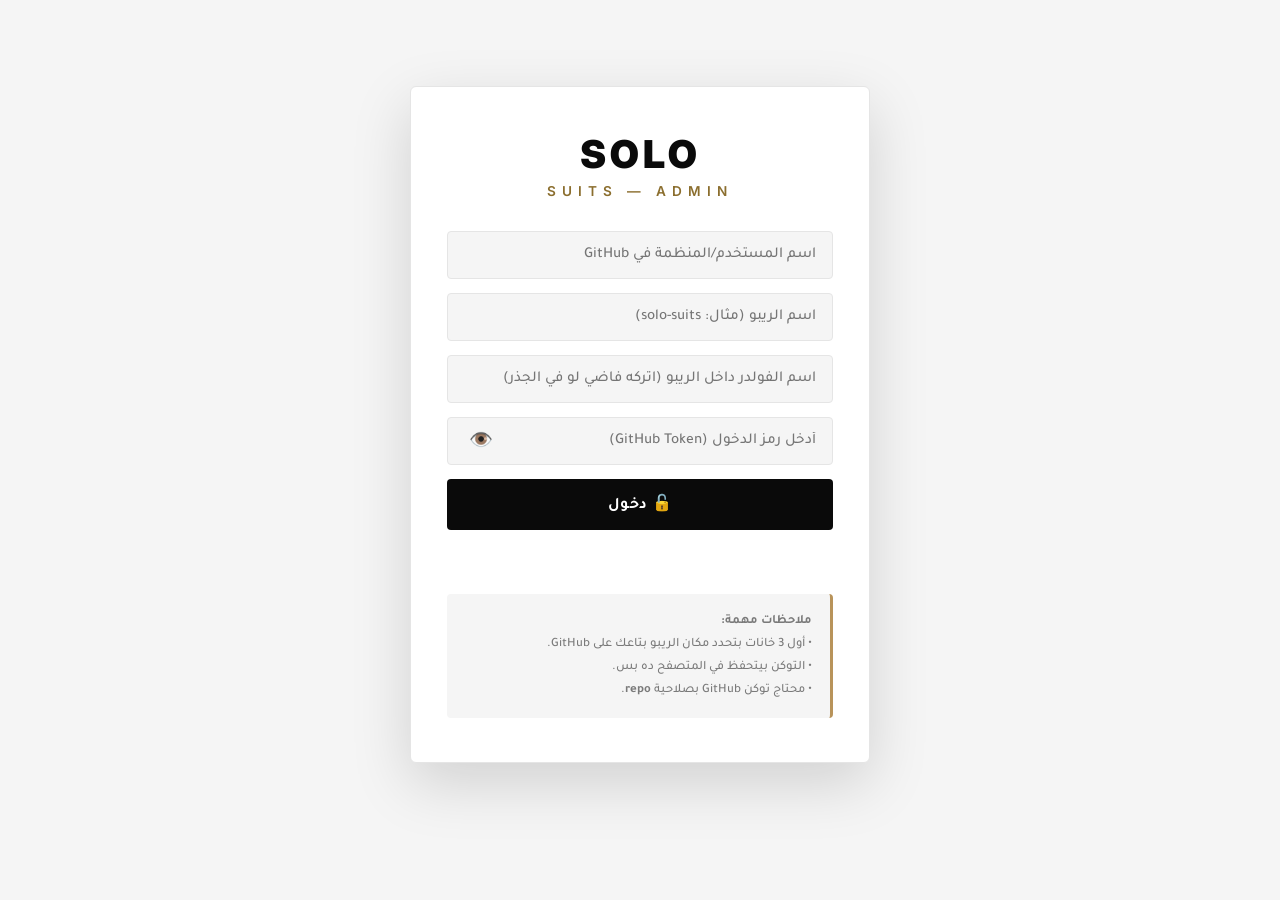
==== admin.html @ 6ab66497 "Add files via upload" ====
<!DOCTYPE html>
<html lang="ar" dir="rtl">
<head>
    <meta charset="UTF-8">
    <meta name="viewport" content="width=device-width, initial-scale=1.0">
    <meta name="robots" content="noindex, nofollow">
    <title>لوحة تحكم SOLO SUITS</title>

    <link rel="icon" type="image/jpeg" href="assets/images/icon-192.jpg">

    <link rel="preconnect" href="https://fonts.googleapis.com">
    <link rel="preconnect" href="https://fonts.gstatic.com" crossorigin>
    <link href="https://fonts.googleapis.com/css2?family=Cairo:wght@500;700;900&family=Tajawal:wght@400;500;700;900&family=Inter:wght@400;500;600;700;800&display=swap" rel="stylesheet">

    <style>
        :root {
            --black: #0A0A0A;
            --black-soft: #1A1A1A;
            --black-light: #2A2A2A;
            --gray-soft: #F5F5F5;
            --gray-light: #EDEDED;
            --gray-mid: #B8B8B8;
            --gray-dark: #7A7A7A;
            --white: #FFFFFF;
            --gold: #B8935A;
            --gold-light: #D4B074;
            --gold-dark: #8B6E2E;
            --text: #0A0A0A;
            --text-soft: #3A3A3A;
            --text-muted: #7A7A7A;
            --panel: #FFFFFF;
            --border: #E5E5E5;
            --danger: #C0392B;
            --success: #27AE60;
            --shadow: rgba(0, 0, 0, 0.08);
            --shadow-strong: rgba(0, 0, 0, 0.15);
        }

        * { box-sizing: border-box; margin: 0; padding: 0; }

        body {
            font-family: 'Tajawal', 'Cairo', sans-serif;
            background: var(--gray-soft);
            min-height: 100vh;
            color: var(--text);
            padding: 14px;
            font-size: 16px;
            font-weight: 500;
        }

        /* ============ Login ============ */
        .login-wrap {
            max-width: 460px;
            margin: 8vh auto;
            background: var(--panel);
            border: 1px solid var(--border);
            border-radius: 6px;
            padding: 44px 36px;
            text-align: center;
            box-shadow: 0 20px 60px var(--shadow-strong);
        }

        .login-wrap h1 {
            font-family: 'Inter', 'Cairo', sans-serif;
            font-size: 2.4rem;
            font-weight: 900;
            color: var(--black);
            margin-bottom: 6px;
            letter-spacing: 4px;
        }

        .login-wrap .subtitle {
            font-family: 'Inter', 'Cairo', sans-serif;
            color: var(--gold-dark);
            font-size: 0.85rem;
            margin-bottom: 32px;
            font-weight: 600;
            letter-spacing: 6px;
            text-transform: uppercase;
        }

        .pw-wrap { position: relative; margin-bottom: 14px; }

        .login-wrap input {
            width: 100%;
            padding: 16px 18px 16px 56px;
            border: 1px solid var(--border);
            border-radius: 4px;
            font-family: inherit;
            font-size: 0.95rem;
            background: var(--gray-soft);
            color: var(--text);
            font-weight: 500;
            transition: all 0.2s;
        }

        .login-wrap input:focus {
            outline: none;
            border-color: var(--black);
            background: var(--white);
        }

        .toggle-pw {
            position: absolute;
            left: 14px;
            top: 50%;
            transform: translateY(-50%);
            background: transparent;
            border: none;
            font-size: 1.2rem;
            cursor: pointer;
            padding: 8px;
            border-radius: 50%;
        }

        .toggle-pw:hover { background: var(--gray-soft); }

        #loginErr {
            color: var(--danger);
            font-size: 0.88rem;
            margin-top: 16px;
            min-height: 22px;
            font-weight: 600;
        }

        .login-hint {
            color: var(--text-muted);
            font-size: 0.8rem;
            margin-top: 26px;
            line-height: 1.8;
            text-align: right;
            padding: 16px 18px;
            background: var(--gray-soft);
            border-radius: 4px;
            border-right: 3px solid var(--gold);
        }

        /* ============ Buttons ============ */
        button {
            font-family: inherit;
            cursor: pointer;
            border: none;
            border-radius: 4px;
            padding: 14px 24px;
            font-weight: 700;
            font-size: 0.95rem;
            transition: all 0.2s;
            letter-spacing: 0.3px;
        }

        button:active { transform: scale(0.97); }
        button:disabled { opacity: 0.5; cursor: not-allowed; transform: none !important; }

        .btn-primary {
            background: var(--black);
            color: var(--white);
            font-size: 1rem;
        }

        .btn-primary:hover:not(:disabled) {
            background: var(--black-soft);
            transform: translateY(-1px);
            box-shadow: 0 8px 24px rgba(0, 0, 0, 0.15);
        }

        .btn-secondary {
            background: var(--white);
            color: var(--black);
            border: 1px solid var(--border);
        }

        .btn-secondary:hover { background: var(--gray-soft); border-color: var(--black); }

        .btn-danger {
            background: transparent;
            color: var(--danger);
            border: 1px solid var(--danger);
            padding: 8px 14px;
            font-size: 0.82rem;
        }

        .btn-danger:hover { background: var(--danger); color: var(--white); }

        .btn-add {
            background: transparent;
            color: var(--black);
            border: 1px dashed var(--gray-mid);
            width: 100%;
            padding: 18px;
            font-size: 0.95rem;
            margin-top: 14px;
            border-radius: 4px;
            font-weight: 600;
            letter-spacing: 0.5px;
        }

        .btn-add:hover { background: var(--gray-soft); border-color: var(--black); border-style: solid; }

        /* ============ Main ============ */
        #dashboard {
            max-width: 1000px;
            margin: 0 auto;
            display: none;
        }

        #dashboard.active { display: block; }

        /* ============ Header ============ */
        .admin-header {
            background: var(--panel);
            border: 1px solid var(--border);
            border-radius: 6px;
            padding: 22px 28px;
            margin-bottom: 22px;
            display: flex;
            flex-wrap: wrap;
            align-items: center;
            justify-content: space-between;
            gap: 16px;
            position: sticky;
            top: 14px;
            z-index: 50;
            box-shadow: 0 8px 30px var(--shadow);
        }

        .admin-header h1 {
            font-family: 'Inter', 'Cairo', sans-serif;
            font-size: 1.5rem;
            font-weight: 900;
            color: var(--black);
            letter-spacing: 4px;
            margin: 0;
        }

        .admin-header h1 span {
            color: var(--gold-dark);
            font-weight: 600;
        }

        .admin-actions { display: flex; gap: 10px; flex-wrap: wrap; }

        /* ============ Cards ============ */
        .card {
            background: var(--panel);
            border: 1px solid var(--border);
            border-radius: 6px;
            padding: 26px;
            margin-bottom: 20px;
        }

        .card-title {
            font-family: 'Cairo', sans-serif;
            font-size: 1.15rem;
            font-weight: 800;
            color: var(--black);
            display: flex;
            align-items: center;
            justify-content: space-between;
            gap: 10px;
            margin-bottom: 20px;
            padding-bottom: 16px;
            border-bottom: 1px solid var(--border);
        }

        .card-title .title-info {
            display: flex;
            align-items: center;
            gap: 10px;
            flex: 1;
            cursor: pointer;
        }

        .card-title .zone-icon { font-size: 1.5rem; }

        .card-title .toggle-chev {
            font-size: 1rem;
            transition: transform 0.2s;
            color: var(--text-muted);
        }

        .card-title .toggle-chev.open { transform: rotate(180deg); }

        .type-badge {
            font-size: 0.75rem;
            background: var(--gray-soft);
            color: var(--text-muted);
            border: 1px solid var(--border);
            border-radius: 999px;
            padding: 4px 12px;
            font-weight: 600;
        }

        .zone-body { display: none; }
        .zone-body.open { display: block; }

        /* ============ Form Fields ============ */
        label {
            display: block;
            font-size: 0.88rem;
            color: var(--text-soft);
            margin-bottom: 8px;
            margin-top: 16px;
            font-weight: 700;
        }

        input[type=text],
        input[type=number],
        input[type=password],
        textarea {
            width: 100%;
            background: var(--gray-soft);
            border: 1px solid var(--border);
            color: var(--text);
            border-radius: 4px;
            padding: 14px 16px;
            font-family: inherit;
            font-size: 0.95rem;
            font-weight: 500;
            transition: all 0.2s;
        }

        input:focus, textarea:focus {
            outline: none;
            border-color: var(--black);
            background: var(--white);
        }

        textarea { resize: vertical; min-height: 80px; line-height: 1.7; }

        /* ============ Product Box ============ */
        .item-box {
            background: var(--gray-soft);
            border: 1px solid var(--border);
            border-radius: 6px;
            padding: 22px;
            margin-top: 16px;
            position: relative;
        }

        .item-box .item-num {
            position: absolute;
            top: 16px;
            left: 16px;
            background: var(--black);
            color: var(--white);
            font-size: 0.8rem;
            font-weight: 700;
            padding: 4px 14px;
            border-radius: 999px;
        }

        .item-actions {
            display: flex;
            gap: 8px;
            position: absolute;
            top: 16px;
            right: 16px;
        }

        /* ============ Images Grid ============ */
        .images-grid {
            display: grid;
            grid-template-columns: repeat(auto-fill, minmax(140px, 1fr));
            gap: 14px;
            margin-top: 12px;
        }

        .img-cell { display: flex; flex-direction: column; gap: 6px; }

        .img-thumb {
            position: relative;
            aspect-ratio: 1 / 1;
            border: 1px solid var(--border);
            border-radius: 4px;
            overflow: hidden;
            background: var(--gray-light);
            transition: border-color 0.2s;
        }

        .img-thumb:hover { border-color: var(--black); }

        .img-thumb img {
            width: 100%;
            height: 100%;
            object-fit: cover;
            display: block;
        }

        .img-thumb .img-del {
            position: absolute;
            top: 6px;
            right: 6px;
            background: var(--danger);
            color: var(--white);
            border: none;
            width: 28px;
            height: 28px;
            border-radius: 50%;
            font-size: 0.85rem;
            font-weight: 700;
            display: flex;
            align-items: center;
            justify-content: center;
            cursor: pointer;
        }

        .img-add-btn {
            display: flex;
            flex-direction: column;
            align-items: center;
            justify-content: center;
            gap: 8px;
            aspect-ratio: 1 / 1;
            border: 1px dashed var(--gray-mid);
            border-radius: 4px;
            background: var(--white);
            color: var(--black);
            font-size: 1.8rem;
            cursor: pointer;
            font-weight: 600;
            transition: all 0.2s;
        }

        .img-add-btn:hover {
            background: var(--gray-soft);
            border-color: var(--black);
            border-style: solid;
        }

        .img-add-btn small { font-size: 0.8rem; font-weight: 600; }

        input[type="file"] { display: none; }

        /* ============ Colors Editor ============ */
        .colors-editor {
            background: var(--white);
            border: 1px dashed var(--gray-mid);
            border-radius: 6px;
            padding: 20px;
            margin: 18px 0 12px;
        }

        .colors-editor > label {
            margin-top: 0;
            display: flex;
            align-items: center;
            gap: 8px;
            color: var(--black);
            font-size: 0.95rem;
        }

        .colors-hint {
            color: var(--text-muted);
            font-size: 0.8rem;
            font-weight: 500;
            margin-top: 8px;
            line-height: 1.7;
        }

        .color-chips-wrap {
            display: flex;
            flex-wrap: wrap;
            gap: 8px;
            margin-top: 14px;
        }

        .color-chip-btn {
            display: inline-flex;
            align-items: center;
            gap: 8px;
            padding: 8px 16px;
            border: 1px solid var(--border);
            border-radius: 999px;
            background: var(--white);
            color: var(--text);
            font: inherit;
            font-size: 0.82rem;
            font-weight: 600;
            cursor: pointer;
            transition: all 0.15s;
        }

        .color-chip-btn:hover { border-color: var(--black); }

        .color-chip-btn.on {
            background: var(--black);
            color: var(--white);
            border-color: var(--black);
        }

        .color-chip-btn.off {
            opacity: 0.4;
            text-decoration: line-through;
        }

        .color-chip-dot {
            width: 14px;
            height: 14px;
            border-radius: 50%;
            border: 1px solid rgba(0, 0, 0, 0.15);
            display: inline-block;
        }

        /* ============ Offers ============ */
        .offers-grid {
            display: grid;
            grid-template-columns: repeat(auto-fill, minmax(240px, 1fr));
            gap: 16px;
            margin-top: 12px;
        }

        .offer-card {
            background: var(--gray-soft);
            border: 1px solid var(--border);
            border-radius: 6px;
            padding: 14px;
            position: relative;
            display: flex;
            flex-direction: column;
            gap: 10px;
            transition: border-color 0.2s;
        }

        .offer-card:hover { border-color: var(--black); }

        .offer-card .offer-num {
            position: absolute;
            top: 10px;
            left: 10px;
            background: var(--black);
            color: var(--white);
            font-size: 0.72rem;
            font-weight: 700;
            padding: 3px 10px;
            border-radius: 999px;
            z-index: 2;
        }

        .offer-card .offer-img-box {
            position: relative;
            aspect-ratio: 1 / 1;
            border-radius: 4px;
            overflow: hidden;
            background: var(--gray-light);
            border: 1px solid var(--border);
        }

        .offer-card .offer-img-box img {
            width: 100%;
            height: 100%;
            object-fit: cover;
            display: block;
        }

        .offer-card .offer-img-box .offer-img-del {
            position: absolute;
            top: 6px;
            right: 6px;
            background: var(--danger);
            color: #fff;
            border: none;
            width: 28px;
            height: 28px;
            border-radius: 50%;
            font-size: 0.85rem;
            font-weight: 700;
            cursor: pointer;
            display: flex;
            align-items: center;
            justify-content: center;
            z-index: 2;
        }

        .offer-card .offer-img-box .offer-img-change {
            position: absolute;
            bottom: 6px;
            left: 6px;
            background: rgba(0, 0, 0, 0.7);
            color: #fff;
            border: none;
            padding: 4px 10px;
            border-radius: 4px;
            font-size: 0.7rem;
            font-weight: 700;
            cursor: pointer;
            z-index: 2;
        }

        .offer-card .offer-img-add {
            display: flex;
            flex-direction: column;
            align-items: center;
            justify-content: center;
            gap: 4px;
            aspect-ratio: 1 / 1;
            border: 1px dashed var(--gray-mid);
            border-radius: 4px;
            background: var(--white);
            color: var(--black);
            font-size: 1.5rem;
            font-weight: 600;
            cursor: pointer;
            transition: all 0.2s;
        }

        .offer-card .offer-img-add:hover { background: var(--gray-soft); border-color: var(--black); }
        .offer-card .offer-img-add small { font-size: 0.72rem; font-weight: 600; }

        .offer-card .offer-text-label {
            font-size: 0.75rem;
            color: var(--text-muted);
            font-weight: 700;
            margin-top: 4px;
        }

        .offer-card .offer-text-input {
            width: 100%;
            background: var(--white);
            border: 1px solid var(--border);
            border-radius: 4px;
            padding: 12px 14px;
            font-family: inherit;
            font-size: 0.88rem;
            font-weight: 500;
            color: var(--text);
            min-height: 70px;
            resize: vertical;
            line-height: 1.6;
        }

        .offer-card .offer-text-input:focus { outline: none; border-color: var(--black); }

        .offer-card .offer-del-btn {
            background: transparent;
            color: var(--danger);
            border: 1px solid var(--danger);
            border-radius: 4px;
            padding: 6px 12px;
            font-size: 0.75rem;
            font-weight: 700;
            cursor: pointer;
            margin-top: 4px;
        }

        .offer-card .offer-del-btn:hover { background: var(--danger); color: #fff; }

        /* ============ Sizes ============ */
        .size-chips { display: flex; flex-wrap: wrap; gap: 8px; margin-top: 12px; }

        .size-chip {
            background: var(--white);
            color: var(--text);
            border: 1px solid var(--border);
            padding: 10px 20px;
            border-radius: 999px;
            font-size: 0.88rem;
            font-weight: 700;
            cursor: pointer;
            transition: all 0.15s;
        }

        .size-chip:hover { border-color: var(--black); transform: translateY(-2px); }

        .size-chip.selected {
            background: var(--black);
            color: var(--white);
            border-color: var(--black);
        }

        .selected-sizes {
            display: flex;
            flex-direction: column;
            gap: 10px;
            margin-top: 14px;
            padding: 18px;
            background: var(--white);
            border-radius: 4px;
            border: 1px solid var(--border);
            min-height: 60px;
        }

        .selected-size-row {
            display: flex;
            flex-wrap: wrap;
            align-items: center;
            gap: 10px;
            padding: 12px 14px;
            background: var(--gray-soft);
            border-radius: 4px;
            border-right: 3px solid var(--gold);
        }

        .selected-size-row .sz-label {
            flex: 1;
            font-weight: 800;
            font-size: 1rem;
            color: var(--black);
            min-width: 80px;
        }

        .selected-size-row .sz-price-input {
            width: 120px;
            padding: 10px;
            border: 1px solid var(--border);
            border-radius: 4px;
            font-family: inherit;
            font-weight: 700;
            font-size: 0.95rem;
            text-align: center;
            background: var(--white);
        }

        .selected-size-row .sz-price-input:focus {
            outline: none;
            border-color: var(--black);
        }

        .selected-size-row .sz-del {
            background: var(--danger);
            color: var(--white);
            border: none;
            width: 32px;
            height: 32px;
            border-radius: 50%;
            font-size: 0.9rem;
            font-weight: 700;
            cursor: pointer;
            display: flex;
            align-items: center;
            justify-content: center;
            flex-shrink: 0;
        }

        /* ============ Status Toast ============ */
        #statusMsg {
            position: fixed;
            bottom: 20px;
            right: 20px;
            left: 20px;
            max-width: 460px;
            margin: 0 auto;
            background: var(--white);
            border: 1px solid var(--border);
            border-radius: 6px;
            padding: 18px 24px;
            text-align: center;
            font-weight: 700;
            font-size: 0.95rem;
            display: none;
            z-index: 100;
            box-shadow: 0 15px 40px var(--shadow-strong);
        }

        #statusMsg.show { display: block; }
        #statusMsg.ok { border-color: var(--success); color: var(--success); }
        #statusMsg.err { border-color: var(--danger); color: var(--danger); }
        #statusMsg.loading { border-color: var(--gold); color: var(--gold-dark); }

        /* ============ Loading Overlay ============ */
        #loadingOverlay {
            position: fixed;
            inset: 0;
            background: rgba(10, 10, 10, 0.8);
            display: none;
            align-items: center;
            justify-content: center;
            z-index: 200;
            backdrop-filter: blur(8px);
        }

        #loadingOverlay.show { display: flex; }

        .loader {
            background: var(--white);
            padding: 40px 50px;
            border-radius: 6px;
            text-align: center;
            max-width: 340px;
        }

        .loader .spinner {
            width: 50px;
            height: 50px;
            border: 2px solid var(--border);
            border-top-color: var(--black);
            border-radius: 50%;
            margin: 0 auto 20px;
            animation: spin 0.8s linear infinite;
        }

        @keyframes spin { to { transform: rotate(360deg); } }

        .loader p {
            font-weight: 700;
            color: var(--black);
            font-size: 0.95rem;
            line-height: 1.6;
        }

        /* ============ Visibility Toggle ============ */
        .vis-toggle {
            display: flex;
            align-items: center;
            gap: 8px;
            background: var(--white);
            padding: 8px 16px;
            border-radius: 999px;
            font-size: 0.82rem;
            font-weight: 700;
            color: var(--text-muted);
            cursor: pointer;
            border: 1px solid var(--border);
            user-select: none;
            transition: all 0.2s;
        }

        .vis-toggle.on {
            background: rgba(39, 174, 96, 0.1);
            border-color: var(--success);
            color: var(--success);
        }

        .vis-toggle.off {
            background: rgba(192, 57, 43, 0.1);
            border-color: var(--danger);
            color: var(--danger);
        }

        /* ============ Save Bar ============ */
        .save-bar {
            position: sticky;
            bottom: 16px;
            background: var(--white);
            border: 1px solid var(--border);
            border-radius: 6px;
            padding: 16px;
            margin-top: 24px;
            box-shadow: 0 -8px 30px var(--shadow-strong);
            z-index: 40;
        }

        .save-bar button { width: 100%; padding: 20px; font-size: 1.05rem; }

        /* ============ Responsive ============ */
        @media (max-width: 600px) {
            body { padding: 10px; font-size: 15px; }
            .admin-header { padding: 18px; gap: 12px; }
            .admin-header h1 { font-size: 1.2rem; letter-spacing: 2px; }
            .admin-actions { width: 100%; justify-content: stretch; }
            .admin-actions button { flex: 1; padding: 12px 14px; font-size: 0.85rem; }
            .card { padding: 20px; }
            .item-box { padding: 18px; }
            .selected-size-row .sz-price-input { width: 90px; }
            .offers-grid { grid-template-columns: 1fr; }
        }
    </style>
</head>
<body>

<!-- ============ Login Screen ============ -->
<div id="loginScreen" class="login-wrap">
    <h1>SOLO</h1>
    <p class="subtitle">SUITS — ADMIN</p>

    <div class="pw-wrap">
        <input type="text" id="ownerInput" placeholder="اسم المستخدم/المنظمة في GitHub" autocomplete="off">
    </div>
    <div class="pw-wrap">
        <input type="text" id="repoInput" placeholder="اسم الريبو (مثال: solo-suits)" autocomplete="off">
    </div>
    <div class="pw-wrap">
        <input type="text" id="folderInput" placeholder="اسم الفولدر داخل الريبو (اتركه فاضي لو في الجذر)" autocomplete="off">
    </div>
    <div class="pw-wrap">
        <input type="password" id="pwInput" placeholder="أدخل رمز الدخول (GitHub Token)" autocomplete="off">
        <button type="button" id="togglePw" class="toggle-pw">👁️</button>
    </div>

    <button class="btn-primary" style="width:100%;" id="loginBtn">🔓 دخول</button>
    <div id="loginErr"></div>

    <p class="login-hint">
        <strong>ملاحظات مهمة:</strong><br>
        • أول 3 خانات بتحدد مكان الريبو بتاعك على GitHub.<br>
        • التوكن بيتحفظ في المتصفح ده بس.<br>
        • محتاج توكن GitHub بصلاحية <strong>repo</strong>.
    </p>
</div>

<!-- ============ Loading Overlay ============ -->
<div id="loadingOverlay">
    <div class="loader">
        <div class="spinner"></div>
        <p id="loadingText">جاري التحميل...</p>
    </div>
</div>

<!-- ============ Dashboard ============ -->
<div id="dashboard">

    <header class="admin-header">
        <h1>SOLO <span>SUITS</span></h1>
        <div class="admin-actions">
            <button class="btn-secondary" id="reloadBtn">↻ تحديث</button>
            <button class="btn-primary" id="saveBtn">💾 حفظ</button>
            <button class="btn-secondary" id="logoutBtn">🔑 خروج</button>
        </div>
    </header>

    <!-- Config -->
    <div class="card">
        <div class="card-title">
            <span class="title-info">
                <span class="zone-icon">⚙️</span>
                <span>الإعدادات العامة</span>
            </span>
        </div>
        <div id="configFields"></div>
    </div>

    <!-- Featured -->
    <div class="card">
        <div class="card-title">
            <span class="title-info">
                <span class="zone-icon">⭐</span>
                <span>الصور المميزة (سلايدر)</span>
            </span>
        </div>
        <div id="featuredFields"></div>
    </div>

    <!-- Offers -->
    <div class="card">
        <div class="card-title">
            <span class="title-info">
                <span class="zone-icon">🔥</span>
                <span>عروض وخصومات</span>
                <span class="type-badge" id="offersCount">0 عرض</span>
            </span>
        </div>
        <div id="offersFields"></div>
    </div>

    <!-- Colors (Global) -->
    <div class="card">
        <div class="card-title">
            <span class="title-info">
                <span class="zone-icon">🎨</span>
                <span>الألوان المتاحة (عام)</span>
            </span>
        </div>
        <div id="colorsFields"></div>
    </div>

    <!-- Zones -->
    <div id="zonesWrap"></div>

    <button class="btn-add" id="addZoneBtn">+ إضافة قسم جديد</button>

    <!-- Save Bar -->
    <div class="save-bar">
        <button class="btn-primary" id="saveBtnBottom">💾 حفظ كل التعديلات</button>
    </div>

</div>

<div id="statusMsg"></div>

<script src="admin.js"></script>
</body>
</html>
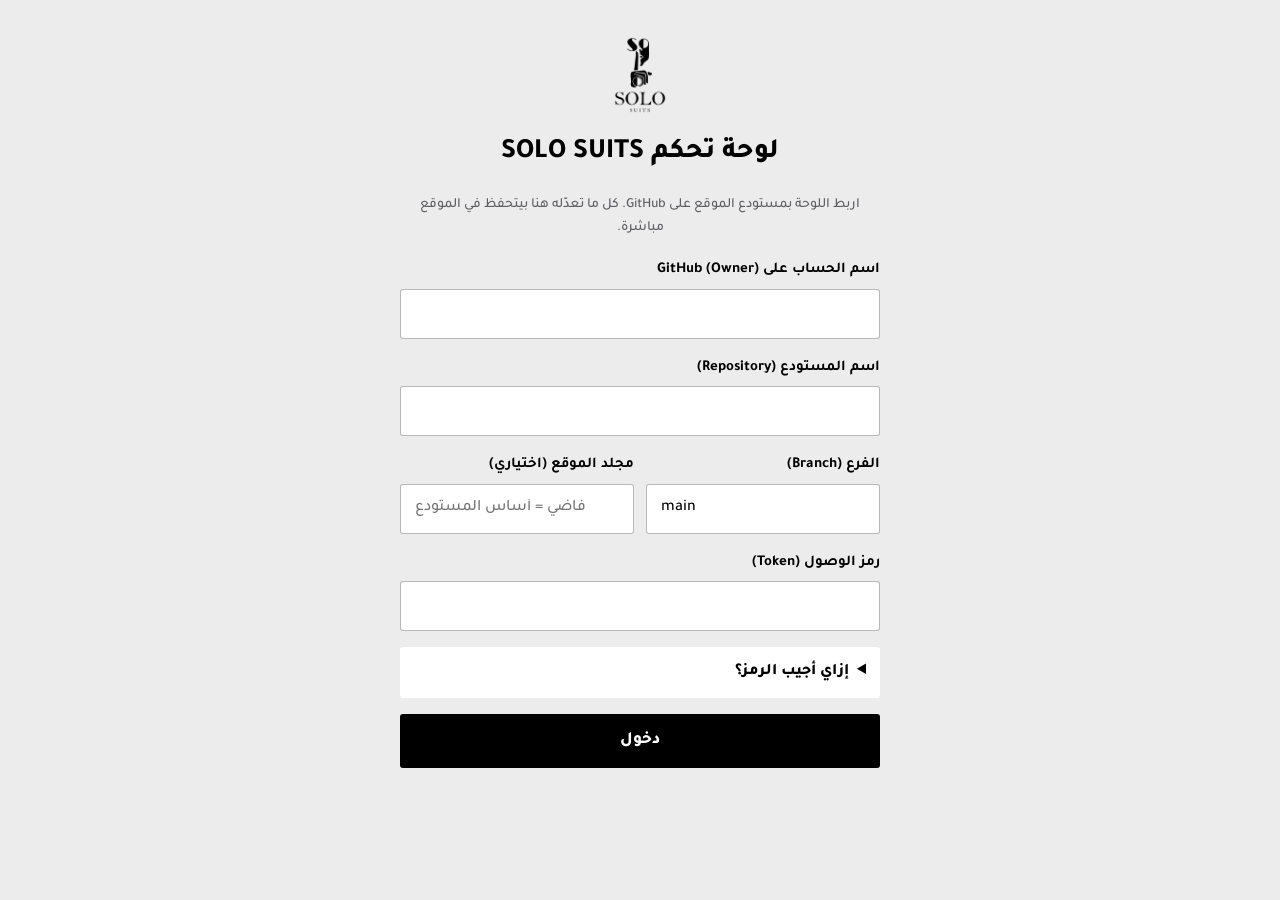
==== commit 31c27251: "Add files via upload" ====
--- a/admin.html
+++ b/admin.html
@@ -1,971 +1,94 @@
-<!DOCTYPE html>
+<!doctype html>
 <html lang="ar" dir="rtl">
 <head>
-    <meta charset="UTF-8">
-    <meta name="viewport" content="width=device-width, initial-scale=1.0">
-    <meta name="robots" content="noindex, nofollow">
-    <title>لوحة تحكم SOLO SUITS</title>
+<meta charset="utf-8">
+<meta name="viewport" content="width=device-width,initial-scale=1,viewport-fit=cover">
+<meta name="robots" content="noindex,nofollow">
+<meta name="theme-color" content="#000000">
+<title>لوحة تحكم SOLO SUITS</title>
+<link rel="icon" type="image/png" href="assets/images/favicon.png">
+<link rel="stylesheet" href="https://fonts.googleapis.com/css2?family=Tajawal:wght@400;500;700;800&display=swap">
+<style>
+*,*::before,*::after{box-sizing:border-box}
+body{margin:0;background:#ececed;color:#000;font:500 16px/1.7 'Tajawal','Segoe UI',system-ui,sans-serif;-webkit-font-smoothing:antialiased}
+[hidden]{display:none!important}
+button{font:inherit;color:inherit;cursor:pointer;border:0;background:none;padding:0}
+h1,h2,h3,p{margin:0}
+.muted{color:#5d5d62;font-size:14px}
+label{display:grid;gap:6px;font-weight:700;font-size:15px}
+input,select,textarea{font:500 16px 'Tajawal',sans-serif;min-height:50px;padding:10px 14px;border:1.5px solid rgba(0,0,0,.28);background:#fff;border-radius:3px;width:100%;color:#000}
+input[type=color]{padding:4px;min-height:50px}
+input[type=checkbox],input[type=radio]{width:22px;min-height:22px;height:22px;accent-color:#000}
+textarea{resize:vertical}
+input:focus,select:focus,textarea:focus{outline:2px solid #000;outline-offset:1px}
+.btn{display:inline-flex;align-items:center;justify-content:center;gap:8px;min-height:54px;padding:0 26px;background:#000;color:#fff;font-weight:800;font-size:17px;border-radius:3px}
+.btn.big{width:100%}
+.btn.line{background:transparent;color:#000;border:1.5px solid #000}
+.btn.sm{min-height:42px;padding:0 16px;font-size:15px}
+.btn.danger{background:#c8161d}
+.btn:active{opacity:.85}
+.btn:disabled{opacity:.5}
 
-    <link rel="icon" type="image/jpeg" href="assets/images/icon-192.jpg">
+.login{max-width:520px;margin:0 auto;padding:36px 20px 60px;display:grid;gap:16px}
+.login img{height:78px;width:auto;justify-self:center}
+.login h1{text-align:center;font-size:28px;font-weight:800}
+.login .err{background:#fde7e8;color:#8f0d12;padding:12px 14px;border-radius:3px;font-weight:700}
+details{background:#fff;border-radius:3px;padding:12px 14px}
+summary{font-weight:800;cursor:pointer}
+details ol{margin:10px 0 0;padding-inline-start:20px;line-height:2}
+code{background:#ececed;padding:1px 6px;border-radius:3px;font-size:14px;direction:ltr;display:inline-block}
 
-    <link rel="preconnect" href="https://fonts.googleapis.com">
-    <link rel="preconnect" href="https://fonts.gstatic.com" crossorigin>
-    <link href="https://fonts.googleapis.com/css2?family=Cairo:wght@500;700;900&family=Tajawal:wght@400;500;700;900&family=Inter:wght@400;500;600;700;800&display=swap" rel="stylesheet">
-
-    <style>
-        :root {
-            --black: #0A0A0A;
-            --black-soft: #1A1A1A;
-            --black-light: #2A2A2A;
-            --gray-soft: #F5F5F5;
-            --gray-light: #EDEDED;
-            --gray-mid: #B8B8B8;
-            --gray-dark: #7A7A7A;
-            --white: #FFFFFF;
-            --gold: #B8935A;
-            --gold-light: #D4B074;
-            --gold-dark: #8B6E2E;
-            --text: #0A0A0A;
-            --text-soft: #3A3A3A;
-            --text-muted: #7A7A7A;
-            --panel: #FFFFFF;
-            --border: #E5E5E5;
-            --danger: #C0392B;
-            --success: #27AE60;
-            --shadow: rgba(0, 0, 0, 0.08);
-            --shadow-strong: rgba(0, 0, 0, 0.15);
-        }
-
-        * { box-sizing: border-box; margin: 0; padding: 0; }
-
-        body {
-            font-family: 'Tajawal', 'Cairo', sans-serif;
-            background: var(--gray-soft);
-            min-height: 100vh;
-            color: var(--text);
-            padding: 14px;
-            font-size: 16px;
-            font-weight: 500;
-        }
-
-        /* ============ Login ============ */
-        .login-wrap {
-            max-width: 460px;
-            margin: 8vh auto;
-            background: var(--panel);
-            border: 1px solid var(--border);
-            border-radius: 6px;
-            padding: 44px 36px;
-            text-align: center;
-            box-shadow: 0 20px 60px var(--shadow-strong);
-        }
-
-        .login-wrap h1 {
-            font-family: 'Inter', 'Cairo', sans-serif;
-            font-size: 2.4rem;
-            font-weight: 900;
-            color: var(--black);
-            margin-bottom: 6px;
-            letter-spacing: 4px;
-        }
-
-        .login-wrap .subtitle {
-            font-family: 'Inter', 'Cairo', sans-serif;
-            color: var(--gold-dark);
-            font-size: 0.85rem;
-            margin-bottom: 32px;
-            font-weight: 600;
-            letter-spacing: 6px;
-            text-transform: uppercase;
-        }
-
-        .pw-wrap { position: relative; margin-bottom: 14px; }
-
-        .login-wrap input {
-            width: 100%;
-            padding: 16px 18px 16px 56px;
-            border: 1px solid var(--border);
-            border-radius: 4px;
-            font-family: inherit;
-            font-size: 0.95rem;
-            background: var(--gray-soft);
-            color: var(--text);
-            font-weight: 500;
-            transition: all 0.2s;
-        }
-
-        .login-wrap input:focus {
-            outline: none;
-            border-color: var(--black);
-            background: var(--white);
-        }
-
-        .toggle-pw {
-            position: absolute;
-            left: 14px;
-            top: 50%;
-            transform: translateY(-50%);
-            background: transparent;
-            border: none;
-            font-size: 1.2rem;
-            cursor: pointer;
-            padding: 8px;
-            border-radius: 50%;
-        }
-
-        .toggle-pw:hover { background: var(--gray-soft); }
-
-        #loginErr {
-            color: var(--danger);
-            font-size: 0.88rem;
-            margin-top: 16px;
-            min-height: 22px;
-            font-weight: 600;
-        }
-
-        .login-hint {
-            color: var(--text-muted);
-            font-size: 0.8rem;
-            margin-top: 26px;
-            line-height: 1.8;
-            text-align: right;
-            padding: 16px 18px;
-            background: var(--gray-soft);
-            border-radius: 4px;
-            border-right: 3px solid var(--gold);
-        }
-
-        /* ============ Buttons ============ */
-        button {
-            font-family: inherit;
-            cursor: pointer;
-            border: none;
-            border-radius: 4px;
-            padding: 14px 24px;
-            font-weight: 700;
-            font-size: 0.95rem;
-            transition: all 0.2s;
-            letter-spacing: 0.3px;
-        }
-
-        button:active { transform: scale(0.97); }
-        button:disabled { opacity: 0.5; cursor: not-allowed; transform: none !important; }
-
-        .btn-primary {
-            background: var(--black);
-            color: var(--white);
-            font-size: 1rem;
-        }
-
-        .btn-primary:hover:not(:disabled) {
-            background: var(--black-soft);
-            transform: translateY(-1px);
-            box-shadow: 0 8px 24px rgba(0, 0, 0, 0.15);
-        }
-
-        .btn-secondary {
-            background: var(--white);
-            color: var(--black);
-            border: 1px solid var(--border);
-        }
-
-        .btn-secondary:hover { background: var(--gray-soft); border-color: var(--black); }
-
-        .btn-danger {
-            background: transparent;
-            color: var(--danger);
-            border: 1px solid var(--danger);
-            padding: 8px 14px;
-            font-size: 0.82rem;
-        }
-
-        .btn-danger:hover { background: var(--danger); color: var(--white); }
-
-        .btn-add {
-            background: transparent;
-            color: var(--black);
-            border: 1px dashed var(--gray-mid);
-            width: 100%;
-            padding: 18px;
-            font-size: 0.95rem;
-            margin-top: 14px;
-            border-radius: 4px;
-            font-weight: 600;
-            letter-spacing: 0.5px;
-        }
-
-        .btn-add:hover { background: var(--gray-soft); border-color: var(--black); border-style: solid; }
-
-        /* ============ Main ============ */
-        #dashboard {
-            max-width: 1000px;
-            margin: 0 auto;
-            display: none;
-        }
-
-        #dashboard.active { display: block; }
-
-        /* ============ Header ============ */
-        .admin-header {
-            background: var(--panel);
-            border: 1px solid var(--border);
-            border-radius: 6px;
-            padding: 22px 28px;
-            margin-bottom: 22px;
-            display: flex;
-            flex-wrap: wrap;
-            align-items: center;
-            justify-content: space-between;
-            gap: 16px;
-            position: sticky;
-            top: 14px;
-            z-index: 50;
-            box-shadow: 0 8px 30px var(--shadow);
-        }
-
-        .admin-header h1 {
-            font-family: 'Inter', 'Cairo', sans-serif;
-            font-size: 1.5rem;
-            font-weight: 900;
-            color: var(--black);
-            letter-spacing: 4px;
-            margin: 0;
-        }
-
-        .admin-header h1 span {
-            color: var(--gold-dark);
-            font-weight: 600;
-        }
-
-        .admin-actions { display: flex; gap: 10px; flex-wrap: wrap; }
-
-        /* ============ Cards ============ */
-        .card {
-            background: var(--panel);
-            border: 1px solid var(--border);
-            border-radius: 6px;
-            padding: 26px;
-            margin-bottom: 20px;
-        }
-
-        .card-title {
-            font-family: 'Cairo', sans-serif;
-            font-size: 1.15rem;
-            font-weight: 800;
-            color: var(--black);
-            display: flex;
-            align-items: center;
-            justify-content: space-between;
-            gap: 10px;
-            margin-bottom: 20px;
-            padding-bottom: 16px;
-            border-bottom: 1px solid var(--border);
-        }
-
-        .card-title .title-info {
-            display: flex;
-            align-items: center;
-            gap: 10px;
-            flex: 1;
-            cursor: pointer;
-        }
-
-        .card-title .zone-icon { font-size: 1.5rem; }
-
-        .card-title .toggle-chev {
-            font-size: 1rem;
-            transition: transform 0.2s;
-            color: var(--text-muted);
-        }
-
-        .card-title .toggle-chev.open { transform: rotate(180deg); }
-
-        .type-badge {
-            font-size: 0.75rem;
-            background: var(--gray-soft);
-            color: var(--text-muted);
-            border: 1px solid var(--border);
-            border-radius: 999px;
-            padding: 4px 12px;
-            font-weight: 600;
-        }
-
-        .zone-body { display: none; }
-        .zone-body.open { display: block; }
-
-        /* ============ Form Fields ============ */
-        label {
-            display: block;
-            font-size: 0.88rem;
-            color: var(--text-soft);
-            margin-bottom: 8px;
-            margin-top: 16px;
-            font-weight: 700;
-        }
-
-        input[type=text],
-        input[type=number],
-        input[type=password],
-        textarea {
-            width: 100%;
-            background: var(--gray-soft);
-            border: 1px solid var(--border);
-            color: var(--text);
-            border-radius: 4px;
-            padding: 14px 16px;
-            font-family: inherit;
-            font-size: 0.95rem;
-            font-weight: 500;
-            transition: all 0.2s;
-        }
-
-        input:focus, textarea:focus {
-            outline: none;
-            border-color: var(--black);
-            background: var(--white);
-        }
-
-        textarea { resize: vertical; min-height: 80px; line-height: 1.7; }
-
-        /* ============ Product Box ============ */
-        .item-box {
-            background: var(--gray-soft);
-            border: 1px solid var(--border);
-            border-radius: 6px;
-            padding: 22px;
-            margin-top: 16px;
-            position: relative;
-        }
-
-        .item-box .item-num {
-            position: absolute;
-            top: 16px;
-            left: 16px;
-            background: var(--black);
-            color: var(--white);
-            font-size: 0.8rem;
-            font-weight: 700;
-            padding: 4px 14px;
-            border-radius: 999px;
-        }
-
-        .item-actions {
-            display: flex;
-            gap: 8px;
-            position: absolute;
-            top: 16px;
-            right: 16px;
-        }
-
-        /* ============ Images Grid ============ */
-        .images-grid {
-            display: grid;
-            grid-template-columns: repeat(auto-fill, minmax(140px, 1fr));
-            gap: 14px;
-            margin-top: 12px;
-        }
-
-        .img-cell { display: flex; flex-direction: column; gap: 6px; }
-
-        .img-thumb {
-            position: relative;
-            aspect-ratio: 1 / 1;
-            border: 1px solid var(--border);
-            border-radius: 4px;
-            overflow: hidden;
-            background: var(--gray-light);
-            transition: border-color 0.2s;
-        }
-
-        .img-thumb:hover { border-color: var(--black); }
-
-        .img-thumb img {
-            width: 100%;
-            height: 100%;
-            object-fit: cover;
-            display: block;
-        }
-
-        .img-thumb .img-del {
-            position: absolute;
-            top: 6px;
-            right: 6px;
-            background: var(--danger);
-            color: var(--white);
-            border: none;
-            width: 28px;
-            height: 28px;
-            border-radius: 50%;
-            font-size: 0.85rem;
-            font-weight: 700;
-            display: flex;
-            align-items: center;
-            justify-content: center;
-            cursor: pointer;
-        }
-
-        .img-add-btn {
-            display: flex;
-            flex-direction: column;
-            align-items: center;
-            justify-content: center;
-            gap: 8px;
-            aspect-ratio: 1 / 1;
-            border: 1px dashed var(--gray-mid);
-            border-radius: 4px;
-            background: var(--white);
-            color: var(--black);
-            font-size: 1.8rem;
-            cursor: pointer;
-            font-weight: 600;
-            transition: all 0.2s;
-        }
-
-        .img-add-btn:hover {
-            background: var(--gray-soft);
-            border-color: var(--black);
-            border-style: solid;
-        }
-
-        .img-add-btn small { font-size: 0.8rem; font-weight: 600; }
-
-        input[type="file"] { display: none; }
-
-        /* ============ Colors Editor ============ */
-        .colors-editor {
-            background: var(--white);
-            border: 1px dashed var(--gray-mid);
-            border-radius: 6px;
-            padding: 20px;
-            margin: 18px 0 12px;
-        }
-
-        .colors-editor > label {
-            margin-top: 0;
-            display: flex;
-            align-items: center;
-            gap: 8px;
-            color: var(--black);
-            font-size: 0.95rem;
-        }
-
-        .colors-hint {
-            color: var(--text-muted);
-            font-size: 0.8rem;
-            font-weight: 500;
-            margin-top: 8px;
-            line-height: 1.7;
-        }
-
-        .color-chips-wrap {
-            display: flex;
-            flex-wrap: wrap;
-            gap: 8px;
-            margin-top: 14px;
-        }
-
-        .color-chip-btn {
-            display: inline-flex;
-            align-items: center;
-            gap: 8px;
-            padding: 8px 16px;
-            border: 1px solid var(--border);
-            border-radius: 999px;
-            background: var(--white);
-            color: var(--text);
-            font: inherit;
-            font-size: 0.82rem;
-            font-weight: 600;
-            cursor: pointer;
-            transition: all 0.15s;
-        }
-
-        .color-chip-btn:hover { border-color: var(--black); }
-
-        .color-chip-btn.on {
-            background: var(--black);
-            color: var(--white);
-            border-color: var(--black);
-        }
-
-        .color-chip-btn.off {
-            opacity: 0.4;
-            text-decoration: line-through;
-        }
-
-        .color-chip-dot {
-            width: 14px;
-            height: 14px;
-            border-radius: 50%;
-            border: 1px solid rgba(0, 0, 0, 0.15);
-            display: inline-block;
-        }
-
-        /* ============ Offers ============ */
-        .offers-grid {
-            display: grid;
-            grid-template-columns: repeat(auto-fill, minmax(240px, 1fr));
-            gap: 16px;
-            margin-top: 12px;
-        }
-
-        .offer-card {
-            background: var(--gray-soft);
-            border: 1px solid var(--border);
-            border-radius: 6px;
-            padding: 14px;
-            position: relative;
-            display: flex;
-            flex-direction: column;
-            gap: 10px;
-            transition: border-color 0.2s;
-        }
-
-        .offer-card:hover { border-color: var(--black); }
-
-        .offer-card .offer-num {
-            position: absolute;
-            top: 10px;
-            left: 10px;
-            background: var(--black);
-            color: var(--white);
-            font-size: 0.72rem;
-            font-weight: 700;
-            padding: 3px 10px;
-            border-radius: 999px;
-            z-index: 2;
-        }
-
-        .offer-card .offer-img-box {
-            position: relative;
-            aspect-ratio: 1 / 1;
-            border-radius: 4px;
-            overflow: hidden;
-            background: var(--gray-light);
-            border: 1px solid var(--border);
-        }
-
-        .offer-card .offer-img-box img {
-            width: 100%;
-            height: 100%;
-            object-fit: cover;
-            display: block;
-        }
-
-        .offer-card .offer-img-box .offer-img-del {
-            position: absolute;
-            top: 6px;
-            right: 6px;
-            background: var(--danger);
-            color: #fff;
-            border: none;
-            width: 28px;
-            height: 28px;
-            border-radius: 50%;
-            font-size: 0.85rem;
-            font-weight: 700;
-            cursor: pointer;
-            display: flex;
-            align-items: center;
-            justify-content: center;
-            z-index: 2;
-        }
-
-        .offer-card .offer-img-box .offer-img-change {
-            position: absolute;
-            bottom: 6px;
-            left: 6px;
-            background: rgba(0, 0, 0, 0.7);
-            color: #fff;
-            border: none;
-            padding: 4px 10px;
-            border-radius: 4px;
-            font-size: 0.7rem;
-            font-weight: 700;
-            cursor: pointer;
-            z-index: 2;
-        }
-
-        .offer-card .offer-img-add {
-            display: flex;
-            flex-direction: column;
-            align-items: center;
-            justify-content: center;
-            gap: 4px;
-            aspect-ratio: 1 / 1;
-            border: 1px dashed var(--gray-mid);
-            border-radius: 4px;
-            background: var(--white);
-            color: var(--black);
-            font-size: 1.5rem;
-            font-weight: 600;
-            cursor: pointer;
-            transition: all 0.2s;
-        }
-
-        .offer-card .offer-img-add:hover { background: var(--gray-soft); border-color: var(--black); }
-        .offer-card .offer-img-add small { font-size: 0.72rem; font-weight: 600; }
-
-        .offer-card .offer-text-label {
-            font-size: 0.75rem;
-            color: var(--text-muted);
-            font-weight: 700;
-            margin-top: 4px;
-        }
-
-        .offer-card .offer-text-input {
-            width: 100%;
-            background: var(--white);
-            border: 1px solid var(--border);
-            border-radius: 4px;
-            padding: 12px 14px;
-            font-family: inherit;
-            font-size: 0.88rem;
-            font-weight: 500;
-            color: var(--text);
-            min-height: 70px;
-            resize: vertical;
-            line-height: 1.6;
-        }
-
-        .offer-card .offer-text-input:focus { outline: none; border-color: var(--black); }
-
-        .offer-card .offer-del-btn {
-            background: transparent;
-            color: var(--danger);
-            border: 1px solid var(--danger);
-            border-radius: 4px;
-            padding: 6px 12px;
-            font-size: 0.75rem;
-            font-weight: 700;
-            cursor: pointer;
-            margin-top: 4px;
-        }
-
-        .offer-card .offer-del-btn:hover { background: var(--danger); color: #fff; }
-
-        /* ============ Sizes ============ */
-        .size-chips { display: flex; flex-wrap: wrap; gap: 8px; margin-top: 12px; }
-
-        .size-chip {
-            background: var(--white);
-            color: var(--text);
-            border: 1px solid var(--border);
-            padding: 10px 20px;
-            border-radius: 999px;
-            font-size: 0.88rem;
-            font-weight: 700;
-            cursor: pointer;
-            transition: all 0.15s;
-        }
-
-        .size-chip:hover { border-color: var(--black); transform: translateY(-2px); }
-
-        .size-chip.selected {
-            background: var(--black);
-            color: var(--white);
-            border-color: var(--black);
-        }
-
-        .selected-sizes {
-            display: flex;
-            flex-direction: column;
-            gap: 10px;
-            margin-top: 14px;
-            padding: 18px;
-            background: var(--white);
-            border-radius: 4px;
-            border: 1px solid var(--border);
-            min-height: 60px;
-        }
-
-        .selected-size-row {
-            display: flex;
-            flex-wrap: wrap;
-            align-items: center;
-            gap: 10px;
-            padding: 12px 14px;
-            background: var(--gray-soft);
-            border-radius: 4px;
-            border-right: 3px solid var(--gold);
-        }
-
-        .selected-size-row .sz-label {
-            flex: 1;
-            font-weight: 800;
-            font-size: 1rem;
-            color: var(--black);
-            min-width: 80px;
-        }
-
-        .selected-size-row .sz-price-input {
-            width: 120px;
-            padding: 10px;
-            border: 1px solid var(--border);
-            border-radius: 4px;
-            font-family: inherit;
-            font-weight: 700;
-            font-size: 0.95rem;
-            text-align: center;
-            background: var(--white);
-        }
-
-        .selected-size-row .sz-price-input:focus {
-            outline: none;
-            border-color: var(--black);
-        }
-
-        .selected-size-row .sz-del {
-            background: var(--danger);
-            color: var(--white);
-            border: none;
-            width: 32px;
-            height: 32px;
-            border-radius: 50%;
-            font-size: 0.9rem;
-            font-weight: 700;
-            cursor: pointer;
-            display: flex;
-            align-items: center;
-            justify-content: center;
-            flex-shrink: 0;
-        }
-
-        /* ============ Status Toast ============ */
-        #statusMsg {
-            position: fixed;
-            bottom: 20px;
-            right: 20px;
-            left: 20px;
-            max-width: 460px;
-            margin: 0 auto;
-            background: var(--white);
-            border: 1px solid var(--border);
-            border-radius: 6px;
-            padding: 18px 24px;
-            text-align: center;
-            font-weight: 700;
-            font-size: 0.95rem;
-            display: none;
-            z-index: 100;
-            box-shadow: 0 15px 40px var(--shadow-strong);
-        }
-
-        #statusMsg.show { display: block; }
-        #statusMsg.ok { border-color: var(--success); color: var(--success); }
-        #statusMsg.err { border-color: var(--danger); color: var(--danger); }
-        #statusMsg.loading { border-color: var(--gold); color: var(--gold-dark); }
-
-        /* ============ Loading Overlay ============ */
-        #loadingOverlay {
-            position: fixed;
-            inset: 0;
-            background: rgba(10, 10, 10, 0.8);
-            display: none;
-            align-items: center;
-            justify-content: center;
-            z-index: 200;
-            backdrop-filter: blur(8px);
-        }
-
-        #loadingOverlay.show { display: flex; }
-
-        .loader {
-            background: var(--white);
-            padding: 40px 50px;
-            border-radius: 6px;
-            text-align: center;
-            max-width: 340px;
-        }
-
-        .loader .spinner {
-            width: 50px;
-            height: 50px;
-            border: 2px solid var(--border);
-            border-top-color: var(--black);
-            border-radius: 50%;
-            margin: 0 auto 20px;
-            animation: spin 0.8s linear infinite;
-        }
-
-        @keyframes spin { to { transform: rotate(360deg); } }
-
-        .loader p {
-            font-weight: 700;
-            color: var(--black);
-            font-size: 0.95rem;
-            line-height: 1.6;
-        }
-
-        /* ============ Visibility Toggle ============ */
-        .vis-toggle {
-            display: flex;
-            align-items: center;
-            gap: 8px;
-            background: var(--white);
-            padding: 8px 16px;
-            border-radius: 999px;
-            font-size: 0.82rem;
-            font-weight: 700;
-            color: var(--text-muted);
-            cursor: pointer;
-            border: 1px solid var(--border);
-            user-select: none;
-            transition: all 0.2s;
-        }
-
-        .vis-toggle.on {
-            background: rgba(39, 174, 96, 0.1);
-            border-color: var(--success);
-            color: var(--success);
-        }
-
-        .vis-toggle.off {
-            background: rgba(192, 57, 43, 0.1);
-            border-color: var(--danger);
-            color: var(--danger);
-        }
-
-        /* ============ Save Bar ============ */
-        .save-bar {
-            position: sticky;
-            bottom: 16px;
-            background: var(--white);
-            border: 1px solid var(--border);
-            border-radius: 6px;
-            padding: 16px;
-            margin-top: 24px;
-            box-shadow: 0 -8px 30px var(--shadow-strong);
-            z-index: 40;
-        }
-
-        .save-bar button { width: 100%; padding: 20px; font-size: 1.05rem; }
-
-        /* ============ Responsive ============ */
-        @media (max-width: 600px) {
-            body { padding: 10px; font-size: 15px; }
-            .admin-header { padding: 18px; gap: 12px; }
-            .admin-header h1 { font-size: 1.2rem; letter-spacing: 2px; }
-            .admin-actions { width: 100%; justify-content: stretch; }
-            .admin-actions button { flex: 1; padding: 12px 14px; font-size: 0.85rem; }
-            .card { padding: 20px; }
-            .item-box { padding: 18px; }
-            .selected-size-row .sz-price-input { width: 90px; }
-            .offers-grid { grid-template-columns: 1fr; }
-        }
-    </style>
+.ab{position:sticky;top:0;z-index:10;display:flex;align-items:center;gap:12px;padding:12px 16px;background:#000;color:#fff}
+.ab b{font:700 20px 'Bodoni Moda',Georgia,serif;letter-spacing:.14em}
+.ab span{opacity:.75;font-size:14px;flex:1}
+.ab a,.ab button{color:#fff;font-weight:700;font-size:14px;border:1px solid rgba(255,255,255,.4);padding:7px 12px;border-radius:3px}
+.tabs{display:flex;gap:6px;overflow-x:auto;padding:12px 12px 0;background:#ececed;position:sticky;top:55px;z-index:9;scrollbar-width:none}
+.tabs button{flex:none;padding:12px 18px;font-weight:800;font-size:16px;border-bottom:3px solid transparent;color:#5d5d62}
+.tabs button.on{color:#000;border-color:#000}
+.pane{max-width:900px;margin:0 auto;padding:18px 14px 90px;display:grid;gap:14px}
+.card{background:#fff;border-radius:4px;padding:16px;display:grid;gap:14px;box-shadow:0 1px 0 rgba(0,0,0,.06)}
+.card h3{font-size:19px;font-weight:800}
+.two{display:grid;grid-template-columns:1fr 1fr;gap:12px}
+.row{display:grid;grid-template-columns:64px 1fr auto;gap:12px;align-items:center;background:#fff;padding:10px;border-radius:4px}
+.row img{width:64px;height:80px;object-fit:cover;background:#ddd;border-radius:2px}
+.row h4{margin:0;font-size:17px;font-weight:800;line-height:1.4}
+.row .meta{font-size:13.5px;color:#5d5d62}
+.pill{display:inline-block;font-size:12px;font-weight:800;padding:2px 8px;border-radius:99px;background:#000;color:#fff;margin-inline-end:4px}
+.pill.red{background:#c8161d}.pill.gray{background:#8b8b90}
+.acts{display:flex;flex-direction:column;gap:6px}
+.presets{display:flex;gap:8px;flex-wrap:wrap}
+.seg{display:grid;gap:10px}
+.seg label{display:flex;align-items:center;gap:10px;font-weight:600}
+.szgrid{display:grid;grid-template-columns:repeat(auto-fill,minmax(110px,1fr));gap:10px}
+.color{border:1.5px solid rgba(0,0,0,.18);padding:12px;border-radius:4px;display:grid;gap:12px}
+.thumbs{display:flex;gap:10px;flex-wrap:wrap}
+.th{position:relative;width:86px;height:108px;background:#ddd;border-radius:2px;overflow:hidden}
+.th img{width:100%;height:100%;object-fit:cover}
+.th button{position:absolute;top:4px;left:4px;width:26px;height:26px;border-radius:50%;background:#000;color:#fff;font-size:18px;line-height:26px}
+.addimg{width:86px;height:108px;border:1.5px dashed #000;display:grid;place-items:center;font-weight:800;cursor:pointer;border-radius:2px;text-align:center;font-size:14px}
+.link-danger{color:#c8161d;font-weight:800;justify-self:start}
+.chk{display:flex;align-items:center;gap:10px;font-weight:600}
+.ed-top{display:flex;align-items:center;gap:14px;padding:12px 14px;background:#000;color:#fff;position:sticky;top:0;z-index:10}
+.ed-top button{color:#fff;font-weight:800}
+.ed-bar{position:fixed;inset:auto 0 0 0;padding:12px 14px calc(12px + env(safe-area-inset-bottom));background:rgba(236,236,237,.95);border-top:1px solid rgba(0,0,0,.15);z-index:20}
+.ed-bar .btn{max-width:880px;margin:0 auto;display:flex}
+.fr{display:grid;grid-template-columns:72px 1fr auto;gap:12px;align-items:start;background:#fff;padding:10px;border-radius:4px}
+.fr img{width:72px;height:90px;object-fit:cover;background:#ddd}
+.fr .f{display:grid;gap:8px}
+.fr .mv{display:flex;flex-direction:column;gap:6px}
+#busy{position:fixed;inset:0;z-index:100;background:rgba(0,0,0,.6);display:grid;place-content:center;justify-items:center;gap:14px;color:#fff;font-weight:800}
+.spin{width:44px;height:44px;border:4px solid rgba(255,255,255,.3);border-top-color:#fff;border-radius:50%;animation:sp 1s linear infinite}
+@keyframes sp{to{transform:rotate(360deg)}}
+#toast{position:fixed;left:50%;top:16px;transform:translate(-50%,-80px);background:#000;color:#fff;padding:12px 22px;border-radius:99px;font-weight:700;z-index:120;transition:transform .35s;max-width:92vw;text-align:center}
+#toast.on{transform:translate(-50%,0)}
+#toast.bad{background:#c8161d}
+@media (max-width:420px){.two{grid-template-columns:1fr}}
+</style>
 </head>
 <body>
-
-<!-- ============ Login Screen ============ -->
-<div id="loginScreen" class="login-wrap">
-    <h1>SOLO</h1>
-    <p class="subtitle">SUITS — ADMIN</p>
-
-    <div class="pw-wrap">
-        <input type="text" id="ownerInput" placeholder="اسم المستخدم/المنظمة في GitHub" autocomplete="off">
-    </div>
-    <div class="pw-wrap">
-        <input type="text" id="repoInput" placeholder="اسم الريبو (مثال: solo-suits)" autocomplete="off">
-    </div>
-    <div class="pw-wrap">
-        <input type="text" id="folderInput" placeholder="اسم الفولدر داخل الريبو (اتركه فاضي لو في الجذر)" autocomplete="off">
-    </div>
-    <div class="pw-wrap">
-        <input type="password" id="pwInput" placeholder="أدخل رمز الدخول (GitHub Token)" autocomplete="off">
-        <button type="button" id="togglePw" class="toggle-pw">👁️</button>
-    </div>
-
-    <button class="btn-primary" style="width:100%;" id="loginBtn">🔓 دخول</button>
-    <div id="loginErr"></div>
-
-    <p class="login-hint">
-        <strong>ملاحظات مهمة:</strong><br>
-        • أول 3 خانات بتحدد مكان الريبو بتاعك على GitHub.<br>
-        • التوكن بيتحفظ في المتصفح ده بس.<br>
-        • محتاج توكن GitHub بصلاحية <strong>repo</strong>.
-    </p>
-</div>
-
-<!-- ============ Loading Overlay ============ -->
-<div id="loadingOverlay">
-    <div class="loader">
-        <div class="spinner"></div>
-        <p id="loadingText">جاري التحميل...</p>
-    </div>
-</div>
-
-<!-- ============ Dashboard ============ -->
-<div id="dashboard">
-
-    <header class="admin-header">
-        <h1>SOLO <span>SUITS</span></h1>
-        <div class="admin-actions">
-            <button class="btn-secondary" id="reloadBtn">↻ تحديث</button>
-            <button class="btn-primary" id="saveBtn">💾 حفظ</button>
-            <button class="btn-secondary" id="logoutBtn">🔑 خروج</button>
-        </div>
-    </header>
-
-    <!-- Config -->
-    <div class="card">
-        <div class="card-title">
-            <span class="title-info">
-                <span class="zone-icon">⚙️</span>
-                <span>الإعدادات العامة</span>
-            </span>
-        </div>
-        <div id="configFields"></div>
-    </div>
-
-    <!-- Featured -->
-    <div class="card">
-        <div class="card-title">
-            <span class="title-info">
-                <span class="zone-icon">⭐</span>
-                <span>الصور المميزة (سلايدر)</span>
-            </span>
-        </div>
-        <div id="featuredFields"></div>
-    </div>
-
-    <!-- Offers -->
-    <div class="card">
-        <div class="card-title">
-            <span class="title-info">
-                <span class="zone-icon">🔥</span>
-                <span>عروض وخصومات</span>
-                <span class="type-badge" id="offersCount">0 عرض</span>
-            </span>
-        </div>
-        <div id="offersFields"></div>
-    </div>
-
-    <!-- Colors (Global) -->
-    <div class="card">
-        <div class="card-title">
-            <span class="title-info">
-                <span class="zone-icon">🎨</span>
-                <span>الألوان المتاحة (عام)</span>
-            </span>
-        </div>
-        <div id="colorsFields"></div>
-    </div>
-
-    <!-- Zones -->
-    <div id="zonesWrap"></div>
-
-    <button class="btn-add" id="addZoneBtn">+ إضافة قسم جديد</button>
-
-    <!-- Save Bar -->
-    <div class="save-bar">
-        <button class="btn-primary" id="saveBtnBottom">💾 حفظ كل التعديلات</button>
-    </div>
-
-</div>
-
-<div id="statusMsg"></div>
-
+<div id="root"></div>
+<div id="busy" hidden><div class="spin"></div><p id="busyTxt">جاري الحفظ…</p></div>
+<div id="toast" role="status"></div>
 <script src="admin.js"></script>
 </body>
-</html>+</html>
